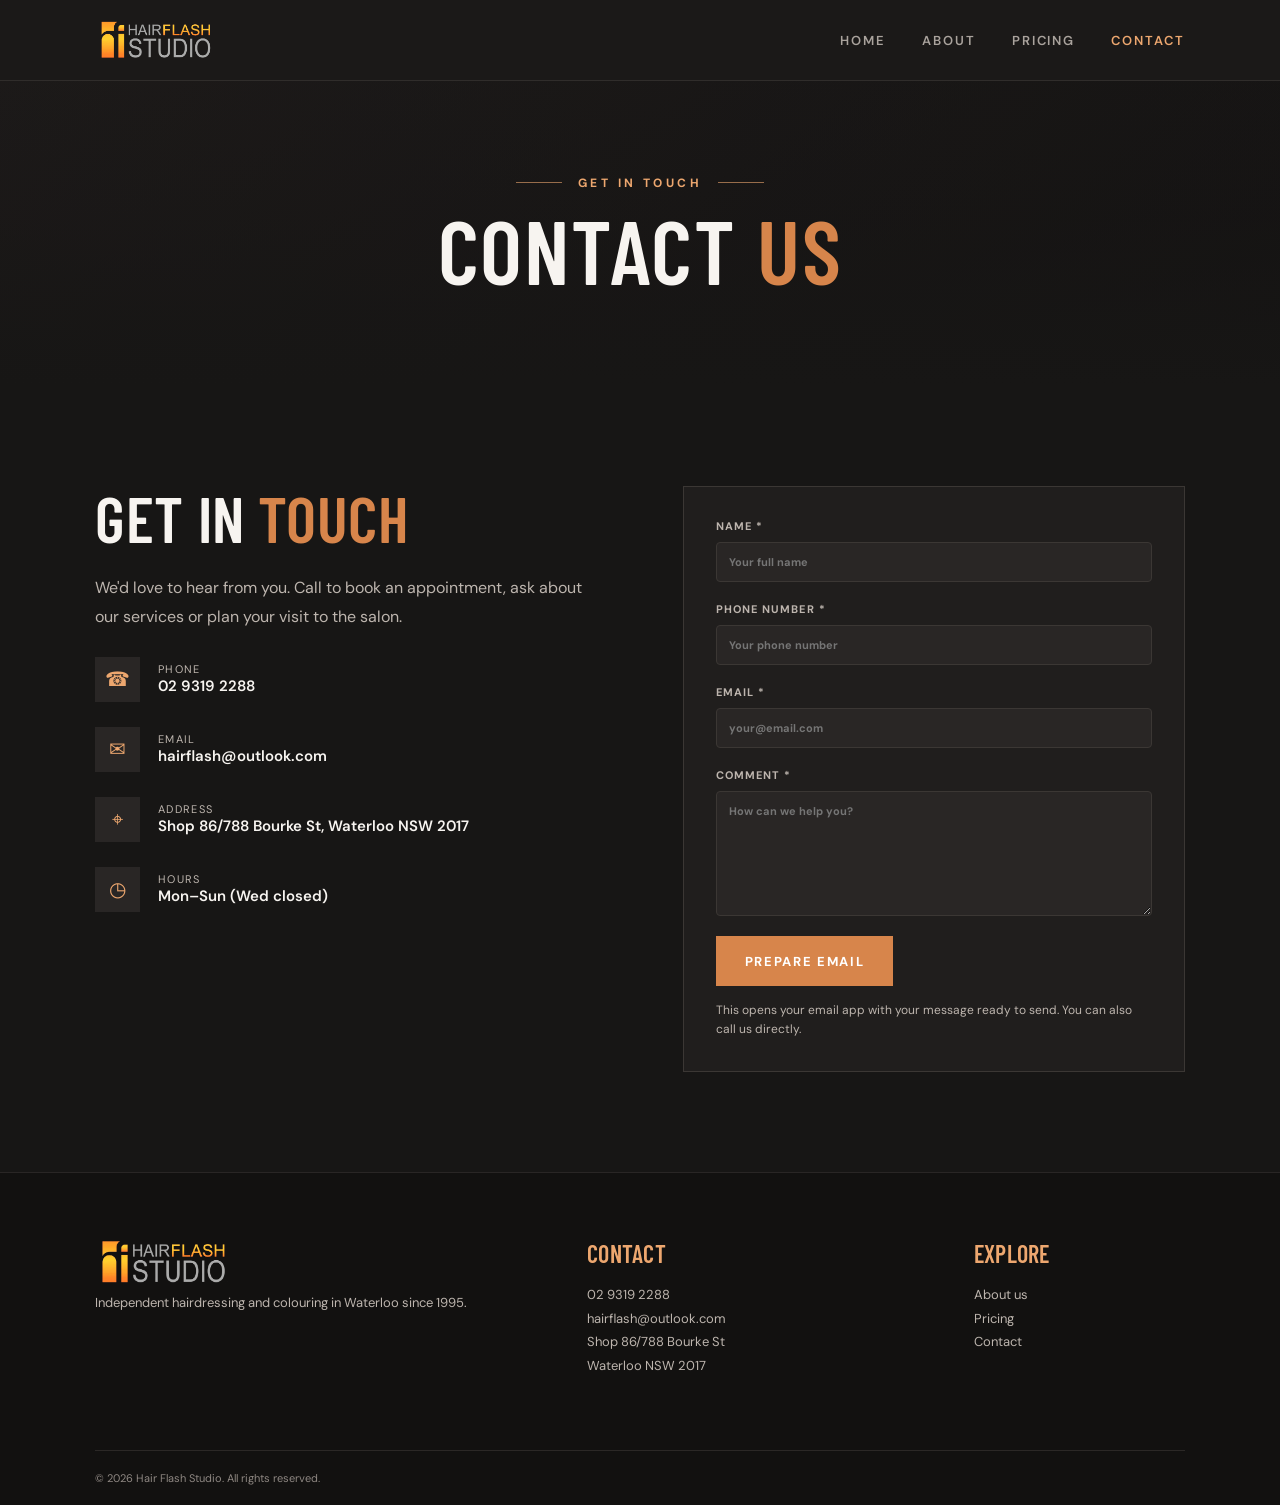
==== contact/index.html @ dbd00e40 "Use original branding and Base44-inspired design" ====
<!doctype html><html lang="en-AU"><head><meta charset="UTF-8"><meta name="viewport" content="width=device-width, initial-scale=1"><meta name="theme-color" content="#171615"><meta name="description" content="Contact Hair Flash Studio in Waterloo to book an appointment or ask about our services."><title>Contact | Hair Flash Studio</title><link rel="icon" href="/assets/hairflash-logo.png" type="image/png"><link rel="stylesheet" href="/styles.css"><script src="/contact.js" defer></script></head><body>
<a class="skip-link" href="#main">Skip to content</a><header class="site-header"><div class="header-inner wrap"><a class="brand" href="/" aria-label="Hair Flash Studio home"><img src="/assets/hairflash-logo.png" alt="Hair Flash Studio" width="900" height="318"></a><nav class="main-nav" aria-label="Main navigation"><a href="/">Home</a><a href="/about/">About</a><a href="/pricing/">Pricing</a><a class="active" aria-current="page" href="/contact/">Contact</a></nav></div></header>
<main id="main"><section class="page-banner plain"><div class="page-banner-inner wrap"><p class="overline ruled">Get in touch</p><h1>Contact <span>us</span></h1></div></section><section class="section wrap contact-grid"><div><h2>Get in <span>touch</span></h2><p>We'd love to hear from you. Call to book an appointment, ask about our services or plan your visit to the salon.</p><a class="contact-method" href="tel:+61293192288"><span class="contact-icon" aria-hidden="true">☎</span><span><small>Phone</small><strong>02 9319 2288</strong></span></a><a class="contact-method" href="mailto:hairflash@outlook.com"><span class="contact-icon" aria-hidden="true">✉</span><span><small>Email</small><strong>hairflash@outlook.com</strong></span></a><a class="contact-method" href="https://www.google.com/maps/search/?api=1&amp;query=Shop%2086%2F788%20Bourke%20St%2C%20Waterloo%20NSW%202017" target="_blank" rel="noopener noreferrer"><span class="contact-icon" aria-hidden="true">⌖</span><span><small>Address</small><strong>Shop 86/788 Bourke St, Waterloo NSW 2017</strong></span></a><div class="contact-method"><span class="contact-icon" aria-hidden="true">◷</span><span><small>Hours</small><strong>Mon–Sun (Wed closed)</strong></span></div></div><form class="contact-form" id="contact-form"><label for="name">Name *<input id="name" name="name" autocomplete="name" placeholder="Your full name" required></label><label for="phone">Phone number *<input id="phone" name="phone" type="tel" autocomplete="tel" placeholder="Your phone number" required></label><label for="email">Email *<input id="email" name="email" type="email" autocomplete="email" placeholder="your@email.com" required></label><label for="message">Comment *<textarea id="message" name="message" placeholder="How can we help you?" required></textarea></label><button class="button button-primary" type="submit">Prepare email</button><p class="form-note">This opens your email app with your message ready to send. You can also call us directly.</p></form></section></main>
<footer class="site-footer"><div class="wrap footer-grid"><div><a class="brand" href="/" aria-label="Hair Flash Studio home"><img src="/assets/hairflash-logo.png" alt="Hair Flash Studio" width="900" height="318"></a><p>Independent hairdressing and colouring in Waterloo since 1995.</p></div><div><h2>Contact</h2><a href="tel:+61293192288">02 9319 2288</a><a href="mailto:hairflash@outlook.com">hairflash@outlook.com</a><p>Shop 86/788 Bourke St<br>Waterloo NSW 2017</p></div><div><h2>Explore</h2><a href="/about/">About us</a><a href="/pricing/">Pricing</a><a href="/contact/">Contact</a></div></div><div class="wrap footer-bottom">© 2026 Hair Flash Studio. All rights reserved.</div></footer></body></html>
---- styles.css ----
@import url("https://fonts.googleapis.com/css2?family=Barlow+Condensed:wght@500;600;700&family=DM+Sans:wght@400;500;600;700&display=swap");
:root { --bg:#171615; --surface:#201e1d; --surface-2:#292625; --text:#f7f4f0; --muted:#bdb5ae; --line:#3b3734; --orange:#d7854b; --orange-light:#eda76f; --heading:"Barlow Condensed",Impact,sans-serif; --body:"DM Sans",Arial,sans-serif; }
* { box-sizing:border-box; }
html { scroll-behavior:smooth; }
body { margin:0; background:var(--bg); color:var(--text); font-family:var(--body); -webkit-font-smoothing:antialiased; }
a { color:inherit; }
button,input,textarea { font:inherit; }
::selection { background:var(--orange); color:#171615; }
:focus-visible { outline:2px solid var(--orange-light); outline-offset:4px; }
.skip-link { position:absolute; top:-60px; left:12px; z-index:30; padding:12px 16px; background:var(--orange); color:#171615; }
.skip-link:focus { top:12px; }
.wrap { width:min(100% - 64px,1090px); margin-inline:auto; }
.section { padding-block:100px; }
.overline { margin:0 0 16px; color:var(--orange-light); font-size:12px; font-weight:700; letter-spacing:.29em; text-transform:uppercase; }
.ruled { display:flex; align-items:center; justify-content:center; gap:16px; }
.ruled::before,.ruled::after { content:""; width:46px; height:1px; background:currentColor; opacity:.6; }
h1,h2,h3,p { margin-top:0; }
h1,h2,h3 { font-family:var(--heading); font-weight:600; text-transform:uppercase; }
h2 { font-size:clamp(42px,5vw,68px); line-height:1; letter-spacing:.01em; }
h1 span,h2 span { color:var(--orange); }
.site-header { position:relative; z-index:10; background:#1b1918; border-bottom:1px solid #302d2b; }
.header-inner { height:80px; display:flex; align-items:center; justify-content:space-between; gap:32px; }
.brand { display:inline-flex; align-items:center; }
.brand img { display:block; width:120px; height:auto; filter:brightness(1.35); }
.main-nav { display:flex; align-items:center; gap:36px; }
.main-nav a { color:#aaa39d; font-size:13px; font-weight:600; letter-spacing:.15em; text-decoration:none; text-transform:uppercase; transition:color .2s; }
.main-nav a:hover,.main-nav .active { color:var(--orange-light); }
.home-hero { position:relative; min-height:min(760px,calc(100svh - 80px)); display:grid; place-items:center; overflow:hidden; background:#332e30; }
.hero-photo,.hero-shade { position:absolute; inset:0; }
.hero-photo { background:url("/assets/hairflash-original-portrait.jpg") center top / cover no-repeat; filter:sepia(.18) saturate(1.45) contrast(1.1); }
.hero-shade { background:linear-gradient(180deg,rgba(17,15,16,.28),rgba(17,15,16,.38) 44%,rgba(17,15,16,.8)); }
.hero-center { position:relative; z-index:1; padding-block:90px 110px; text-align:center; }
.home-hero h1 { margin:8px 0 -3px; font-size:clamp(76px,11vw,140px); font-weight:700; letter-spacing:.015em; line-height:.91; }
.hero-studio { margin:8px 0 38px; font-family:var(--heading); font-size:27px; font-weight:600; letter-spacing:.27em; text-transform:uppercase; }
.hero-actions { display:flex; justify-content:center; flex-wrap:wrap; gap:16px; }
.button { min-width:156px; min-height:50px; display:inline-flex; align-items:center; justify-content:center; padding:13px 28px; font-size:13px; font-weight:700; letter-spacing:.13em; text-decoration:none; text-transform:uppercase; transition:background .2s, border-color .2s, transform .2s; }
.button:hover { transform:translateY(-2px); }
.button-primary { background:var(--orange); color:#fff; border:1px solid var(--orange); }
.button-primary:hover { background:#eb995e; border-color:#eb995e; }
.button-ghost { background:rgba(22,20,19,.24); border:1px solid rgba(255,255,255,.55); color:#fff; }
.button-ghost:hover { background:rgba(255,255,255,.12); border-color:#fff; }
.scroll-cue { position:absolute; z-index:1; left:50%; bottom:23px; width:21px; height:34px; border:1px solid rgba(255,255,255,.6); border-radius:20px; transform:translateX(-50%); }
.scroll-cue span { display:block; width:3px; height:7px; margin:8px auto; border-radius:3px; background:var(--orange); }
.welcome-section { background:#1b1918; }
.welcome-grid { display:grid; grid-template-columns:1fr 1fr; align-items:end; gap:90px; }
.welcome-grid h2 { margin:0; }
.welcome-copy p { max-width:500px; color:var(--muted); line-height:1.9; }
.text-arrow { display:inline-flex; gap:22px; padding-bottom:7px; border-bottom:1px solid var(--orange); color:var(--orange-light); font-size:13px; font-weight:700; letter-spacing:.1em; text-decoration:none; text-transform:uppercase; }
.text-arrow:hover { color:#fff; }
.details-section { background:var(--surface); }
.details-grid { display:grid; grid-template-columns:1fr 1fr; gap:25px; }
.detail-panel { min-height:430px; padding:42px; border:1px solid var(--line); background:#242120; }
.detail-panel h2 { margin-bottom:7px; }
.small-note { color:var(--muted); font-size:13px; }
.hours-list { margin:26px 0 0; }
.hours-list div { display:flex; justify-content:space-between; gap:20px; padding:10px 0; border-bottom:1px solid var(--line); color:var(--muted); font-size:13px; }
.hours-list dd { margin:0; color:var(--text); text-align:right; }
.visit-address { margin:34px 0 25px; color:var(--muted); line-height:1.8; }
.contact-line { display:flex; justify-content:space-between; padding:12px 0; border-bottom:1px solid var(--line); text-decoration:none; }
.contact-line:hover { color:var(--orange-light); }
.detail-panel .text-arrow { margin-top:32px; }
.closing-cta { text-align:center; background:linear-gradient(135deg,#221c1a,#151413); }
.closing-cta h2 { max-width:800px; margin:0 auto 16px; }
.closing-cta p:not(.overline) { color:var(--muted); line-height:1.7; }
.closing-cta .button { margin-top:20px; }
.page-banner { position:relative; min-height:305px; display:grid; place-items:center; overflow:hidden; text-align:center; background:#30282a; }
.page-banner::before,.page-banner::after { content:""; position:absolute; inset:0; }
.page-banner::before { background:url("/assets/hairflash-original-portrait.jpg") center 11% / cover no-repeat; filter:saturate(1.25) contrast(1.07); opacity:.55; }
.page-banner::after { background:linear-gradient(180deg,rgba(20,18,18,.36),rgba(20,18,18,.45) 45%,#171615); }
.page-banner.plain { background:linear-gradient(145deg,#211e1d,#151413); }
.page-banner.plain::before { display:none; }
.page-banner-inner { position:relative; z-index:1; padding-block:52px; }
.page-banner h1 { margin:0; font-size:clamp(60px,7vw,90px); line-height:.95; letter-spacing:.02em; }
.story-section { max-width:900px; text-align:center; }
.story-section p { color:var(--muted); font-size:17px; line-height:1.9; }
.highlights { display:grid; grid-template-columns:repeat(4,1fr); gap:16px; margin-top:56px; }
.highlight { padding:25px 18px; border-top:2px solid var(--orange); background:var(--surface); }
.highlight h3 { margin:0 0 5px; color:var(--orange-light); font-size:29px; }
.highlight p { margin:0; font-size:12px; line-height:1.5; }
.pricing-main { max-width:860px; }
.pricing-group { margin-bottom:65px; }
.pricing-group > h2 { margin:0 0 34px; color:var(--orange); text-align:center; }
.price-item { padding:20px 0; border-bottom:1px solid var(--line); }
.price-item h3 { margin:0 0 10px; font-size:25px; text-transform:none; }
.price-row { display:flex; align-items:baseline; justify-content:space-between; gap:20px; padding:4px 0; color:var(--muted); font-size:14px; }
.price-row::before { content:""; order:1; flex:1; border-bottom:1px dotted #393533; }
.price-row span:last-child { order:2; color:var(--orange-light); font-weight:700; white-space:nowrap; }
.pricing-note { margin:25px 0; color:var(--muted); line-height:1.8; text-align:center; }
.center-action { text-align:center; }
.contact-grid { display:grid; grid-template-columns:1fr 1fr; gap:85px; }
.contact-grid h2 { margin-bottom:24px; }
.contact-grid > div > p { color:var(--muted); line-height:1.8; }
.contact-method { display:flex; gap:18px; align-items:center; margin:25px 0; text-decoration:none; }
.contact-icon { width:45px; height:45px; display:grid; place-items:center; flex:none; background:var(--surface-2); color:var(--orange-light); font-size:20px; }
.contact-method strong,.contact-method small { display:block; }
.contact-method small { color:var(--muted); font-size:11px; letter-spacing:.12em; text-transform:uppercase; }
.contact-method strong { font-size:15px; font-weight:600; }
.contact-method:hover strong { color:var(--orange-light); }
.contact-form { padding:32px; border:1px solid var(--line); background:var(--surface); }
.contact-form label { display:block; margin-bottom:20px; color:var(--muted); font-size:11px; font-weight:700; letter-spacing:.1em; text-transform:uppercase; }
.contact-form input,.contact-form textarea { display:block; width:100%; margin-top:9px; padding:12px; border:1px solid var(--line); border-radius:4px; background:#292625; color:var(--text); outline:none; }
.contact-form input:focus,.contact-form textarea:focus { border-color:var(--orange); }
.contact-form textarea { min-height:125px; resize:vertical; }
.contact-form .button { cursor:pointer; }
.form-note { margin:15px 0 0; color:var(--muted); font-size:12px; line-height:1.6; }
.site-footer { padding-top:65px; background:#121110; border-top:1px solid #292625; }
.footer-grid { display:grid; grid-template-columns:2fr 1.5fr 1fr; gap:70px; padding-bottom:60px; }
.footer-grid .brand img { width:135px; }
.footer-grid h2 { margin:4px 0 17px; color:var(--orange-light); font-size:24px; }
.footer-grid p,.footer-grid a:not(.brand) { display:block; color:var(--muted); font-size:13px; line-height:1.8; text-decoration:none; }
.footer-grid a:hover { color:var(--orange-light); }
.footer-bottom { padding:20px 0; border-top:1px solid #2b2826; color:#8e8782; font-size:11px; }
@media (max-width:750px) { .wrap { width:min(100% - 36px,1090px); } .section { padding-block:72px; } .header-inner { height:auto; min-height:78px; flex-wrap:wrap; gap:0; padding-block:12px; } .brand img { width:105px; } .main-nav { width:100%; justify-content:space-between; gap:12px; padding:14px 0 3px; } .main-nav a { font-size:11px; } .home-hero { min-height:620px; } .hero-photo { background-position:center top; } .home-hero h1 { font-size:clamp(72px,18vw,110px); } .hero-studio { font-size:22px; } .welcome-grid,.details-grid,.contact-grid { grid-template-columns:1fr; gap:35px; } .welcome-grid h2 { margin-bottom:5px; } .detail-panel { min-height:0; padding:30px; } .highlights { grid-template-columns:repeat(2,1fr); } .footer-grid { grid-template-columns:1fr 1fr; gap:35px; } .footer-grid > div:first-child { grid-column:1 / -1; } }
@media (max-width:440px) { .home-hero h1 { font-size:72px; } .hero-actions { gap:10px; } .button { min-width:135px; padding-inline:17px; font-size:11px; } .overline { font-size:10px; } .ruled { gap:10px; } .ruled::before,.ruled::after { width:25px; } .page-banner { min-height:245px; } .page-banner h1 { font-size:60px; } .highlights { gap:10px; } .highlight { padding:18px 12px; } .contact-form { padding:22px; } .footer-grid { grid-template-columns:1fr; } .footer-grid > div:first-child { grid-column:auto; } }
@media (prefers-reduced-motion:reduce) { html { scroll-behavior:auto; } *,*::before,*::after { transition-duration:.01ms !important; } }
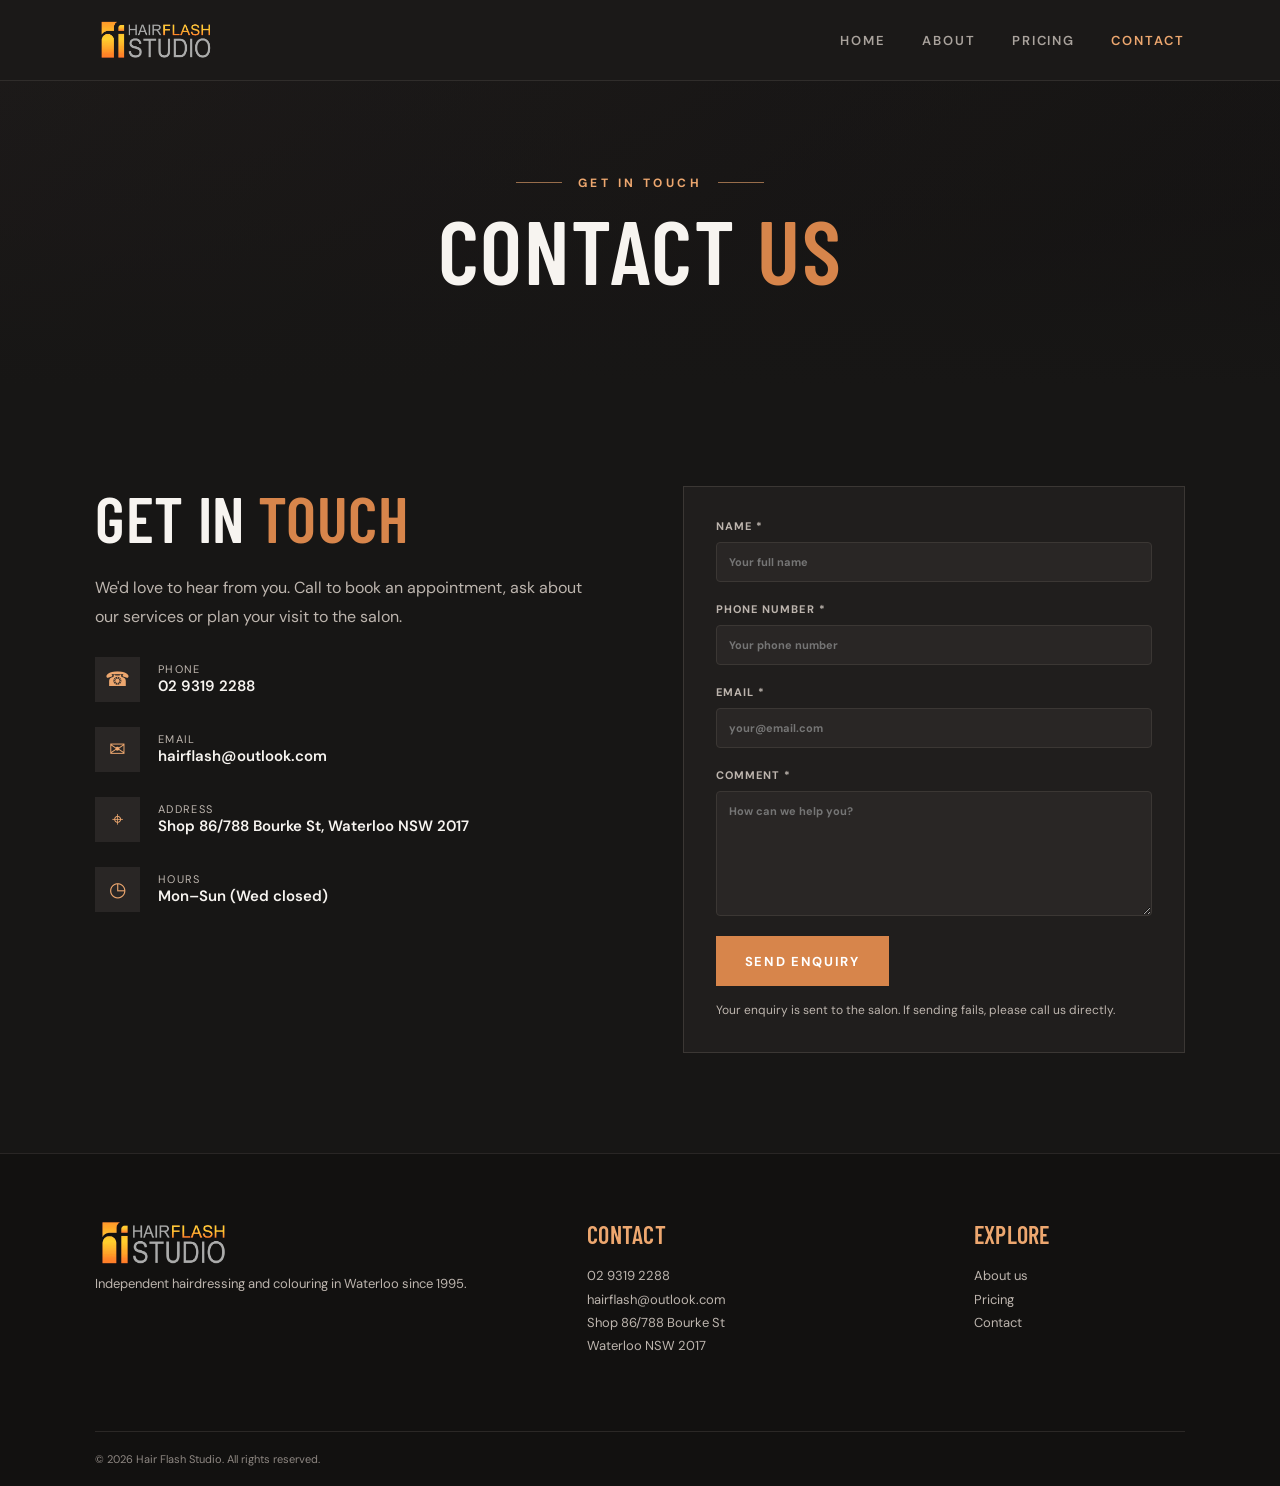
==== commit 0be52eb3: "Prepare Vercel contact email delivery" ====
--- a/contact/index.html
+++ b/contact/index.html
@@ -1,4 +1,4 @@
 <!doctype html><html lang="en-AU"><head><meta charset="UTF-8"><meta name="viewport" content="width=device-width, initial-scale=1"><meta name="theme-color" content="#171615"><meta name="description" content="Contact Hair Flash Studio in Waterloo to book an appointment or ask about our services."><title>Contact | Hair Flash Studio</title><link rel="icon" href="/assets/hairflash-logo.png" type="image/png"><link rel="stylesheet" href="/styles.css"><script src="/contact.js" defer></script></head><body>
 <a class="skip-link" href="#main">Skip to content</a><header class="site-header"><div class="header-inner wrap"><a class="brand" href="/" aria-label="Hair Flash Studio home"><img src="/assets/hairflash-logo.png" alt="Hair Flash Studio" width="900" height="318"></a><nav class="main-nav" aria-label="Main navigation"><a href="/">Home</a><a href="/about/">About</a><a href="/pricing/">Pricing</a><a class="active" aria-current="page" href="/contact/">Contact</a></nav></div></header>
-<main id="main"><section class="page-banner plain"><div class="page-banner-inner wrap"><p class="overline ruled">Get in touch</p><h1>Contact <span>us</span></h1></div></section><section class="section wrap contact-grid"><div><h2>Get in <span>touch</span></h2><p>We'd love to hear from you. Call to book an appointment, ask about our services or plan your visit to the salon.</p><a class="contact-method" href="tel:+61293192288"><span class="contact-icon" aria-hidden="true">☎</span><span><small>Phone</small><strong>02 9319 2288</strong></span></a><a class="contact-method" href="mailto:hairflash@outlook.com"><span class="contact-icon" aria-hidden="true">✉</span><span><small>Email</small><strong>hairflash@outlook.com</strong></span></a><a class="contact-method" href="https://www.google.com/maps/search/?api=1&amp;query=Shop%2086%2F788%20Bourke%20St%2C%20Waterloo%20NSW%202017" target="_blank" rel="noopener noreferrer"><span class="contact-icon" aria-hidden="true">⌖</span><span><small>Address</small><strong>Shop 86/788 Bourke St, Waterloo NSW 2017</strong></span></a><div class="contact-method"><span class="contact-icon" aria-hidden="true">◷</span><span><small>Hours</small><strong>Mon–Sun (Wed closed)</strong></span></div></div><form class="contact-form" id="contact-form"><label for="name">Name *<input id="name" name="name" autocomplete="name" placeholder="Your full name" required></label><label for="phone">Phone number *<input id="phone" name="phone" type="tel" autocomplete="tel" placeholder="Your phone number" required></label><label for="email">Email *<input id="email" name="email" type="email" autocomplete="email" placeholder="your@email.com" required></label><label for="message">Comment *<textarea id="message" name="message" placeholder="How can we help you?" required></textarea></label><button class="button button-primary" type="submit">Prepare email</button><p class="form-note">This opens your email app with your message ready to send. You can also call us directly.</p></form></section></main>
+<main id="main"><section class="page-banner plain"><div class="page-banner-inner wrap"><p class="overline ruled">Get in touch</p><h1>Contact <span>us</span></h1></div></section><section class="section wrap contact-grid"><div><h2>Get in <span>touch</span></h2><p>We'd love to hear from you. Call to book an appointment, ask about our services or plan your visit to the salon.</p><a class="contact-method" href="tel:+61293192288"><span class="contact-icon" aria-hidden="true">☎</span><span><small>Phone</small><strong>02 9319 2288</strong></span></a><a class="contact-method" href="mailto:hairflash@outlook.com"><span class="contact-icon" aria-hidden="true">✉</span><span><small>Email</small><strong>hairflash@outlook.com</strong></span></a><a class="contact-method" href="https://www.google.com/maps/search/?api=1&amp;query=Shop%2086%2F788%20Bourke%20St%2C%20Waterloo%20NSW%202017" target="_blank" rel="noopener noreferrer"><span class="contact-icon" aria-hidden="true">⌖</span><span><small>Address</small><strong>Shop 86/788 Bourke St, Waterloo NSW 2017</strong></span></a><div class="contact-method"><span class="contact-icon" aria-hidden="true">◷</span><span><small>Hours</small><strong>Mon–Sun (Wed closed)</strong></span></div></div><form class="contact-form" id="contact-form"><label for="name">Name *<input id="name" name="name" autocomplete="name" placeholder="Your full name" required></label><label for="phone">Phone number *<input id="phone" name="phone" type="tel" autocomplete="tel" placeholder="Your phone number" required></label><label for="email">Email *<input id="email" name="email" type="email" autocomplete="email" placeholder="your@email.com" required></label><label for="message">Comment *<textarea id="message" name="message" placeholder="How can we help you?" required></textarea></label><input class="spam-trap" type="text" name="website" tabindex="-1" autocomplete="off" aria-hidden="true"><button class="button button-primary" type="submit">Send enquiry</button><p id="form-status" class="form-status" role="status" aria-live="polite"></p><p class="form-note">Your enquiry is sent to the salon. If sending fails, please call us directly.</p></form></section></main>
 <footer class="site-footer"><div class="wrap footer-grid"><div><a class="brand" href="/" aria-label="Hair Flash Studio home"><img src="/assets/hairflash-logo.png" alt="Hair Flash Studio" width="900" height="318"></a><p>Independent hairdressing and colouring in Waterloo since 1995.</p></div><div><h2>Contact</h2><a href="tel:+61293192288">02 9319 2288</a><a href="mailto:hairflash@outlook.com">hairflash@outlook.com</a><p>Shop 86/788 Bourke St<br>Waterloo NSW 2017</p></div><div><h2>Explore</h2><a href="/about/">About us</a><a href="/pricing/">Pricing</a><a href="/contact/">Contact</a></div></div><div class="wrap footer-bottom">© 2026 Hair Flash Studio. All rights reserved.</div></footer></body></html>
--- a/styles.css
+++ b/styles.css
@@ -102,6 +102,12 @@
 .contact-form input:focus,.contact-form textarea:focus { border-color:var(--orange); }
 .contact-form textarea { min-height:125px; resize:vertical; }
 .contact-form .button { cursor:pointer; }
+.contact-form .button:disabled { cursor:wait; opacity:.7; }
+.spam-trap { position:absolute !important; left:-10000px; width:1px !important; height:1px; opacity:0; }
+.form-status { margin:15px 0 0; font-size:13px; line-height:1.6; }
+.form-status:empty { display:none; }
+.form-status.success { color:#b7dfb0; }
+.form-status.error { color:#f1a896; }
 .form-note { margin:15px 0 0; color:var(--muted); font-size:12px; line-height:1.6; }
 .site-footer { padding-top:65px; background:#121110; border-top:1px solid #292625; }
 .footer-grid { display:grid; grid-template-columns:2fr 1.5fr 1fr; gap:70px; padding-bottom:60px; }
